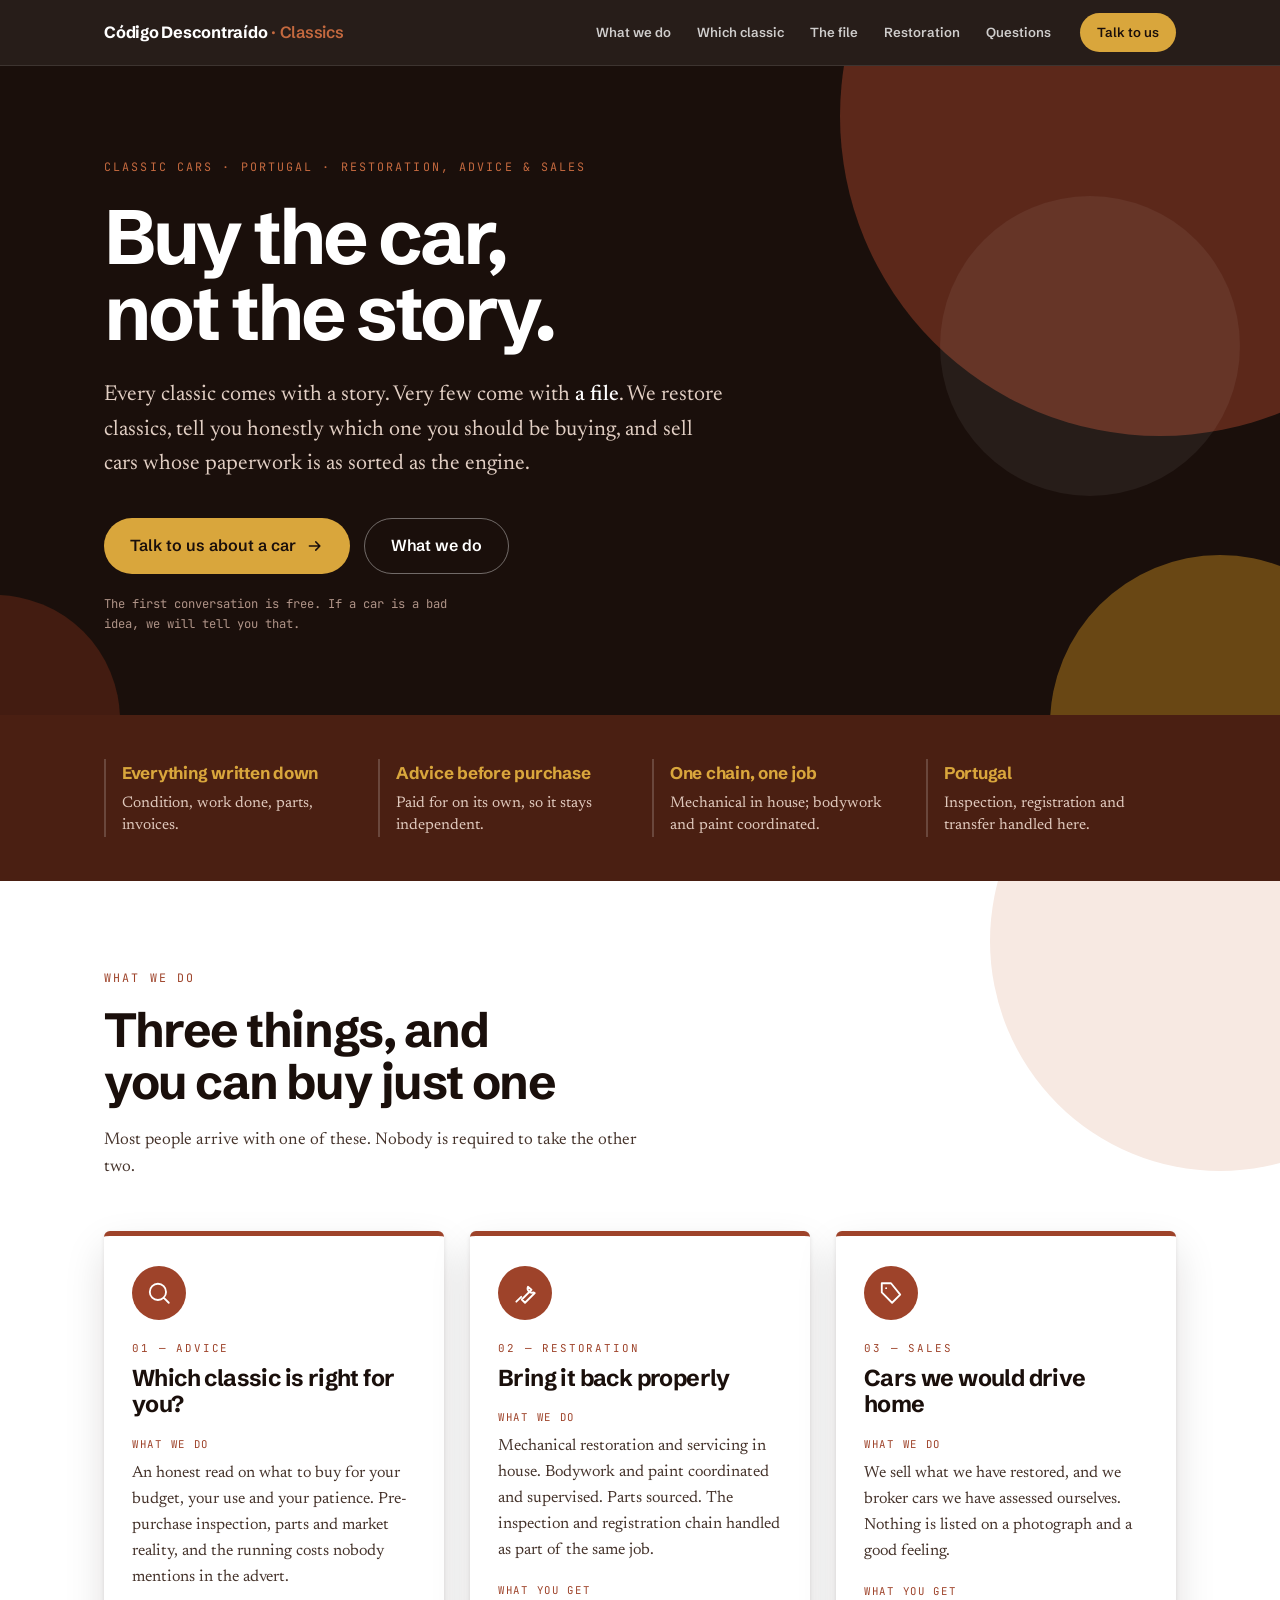
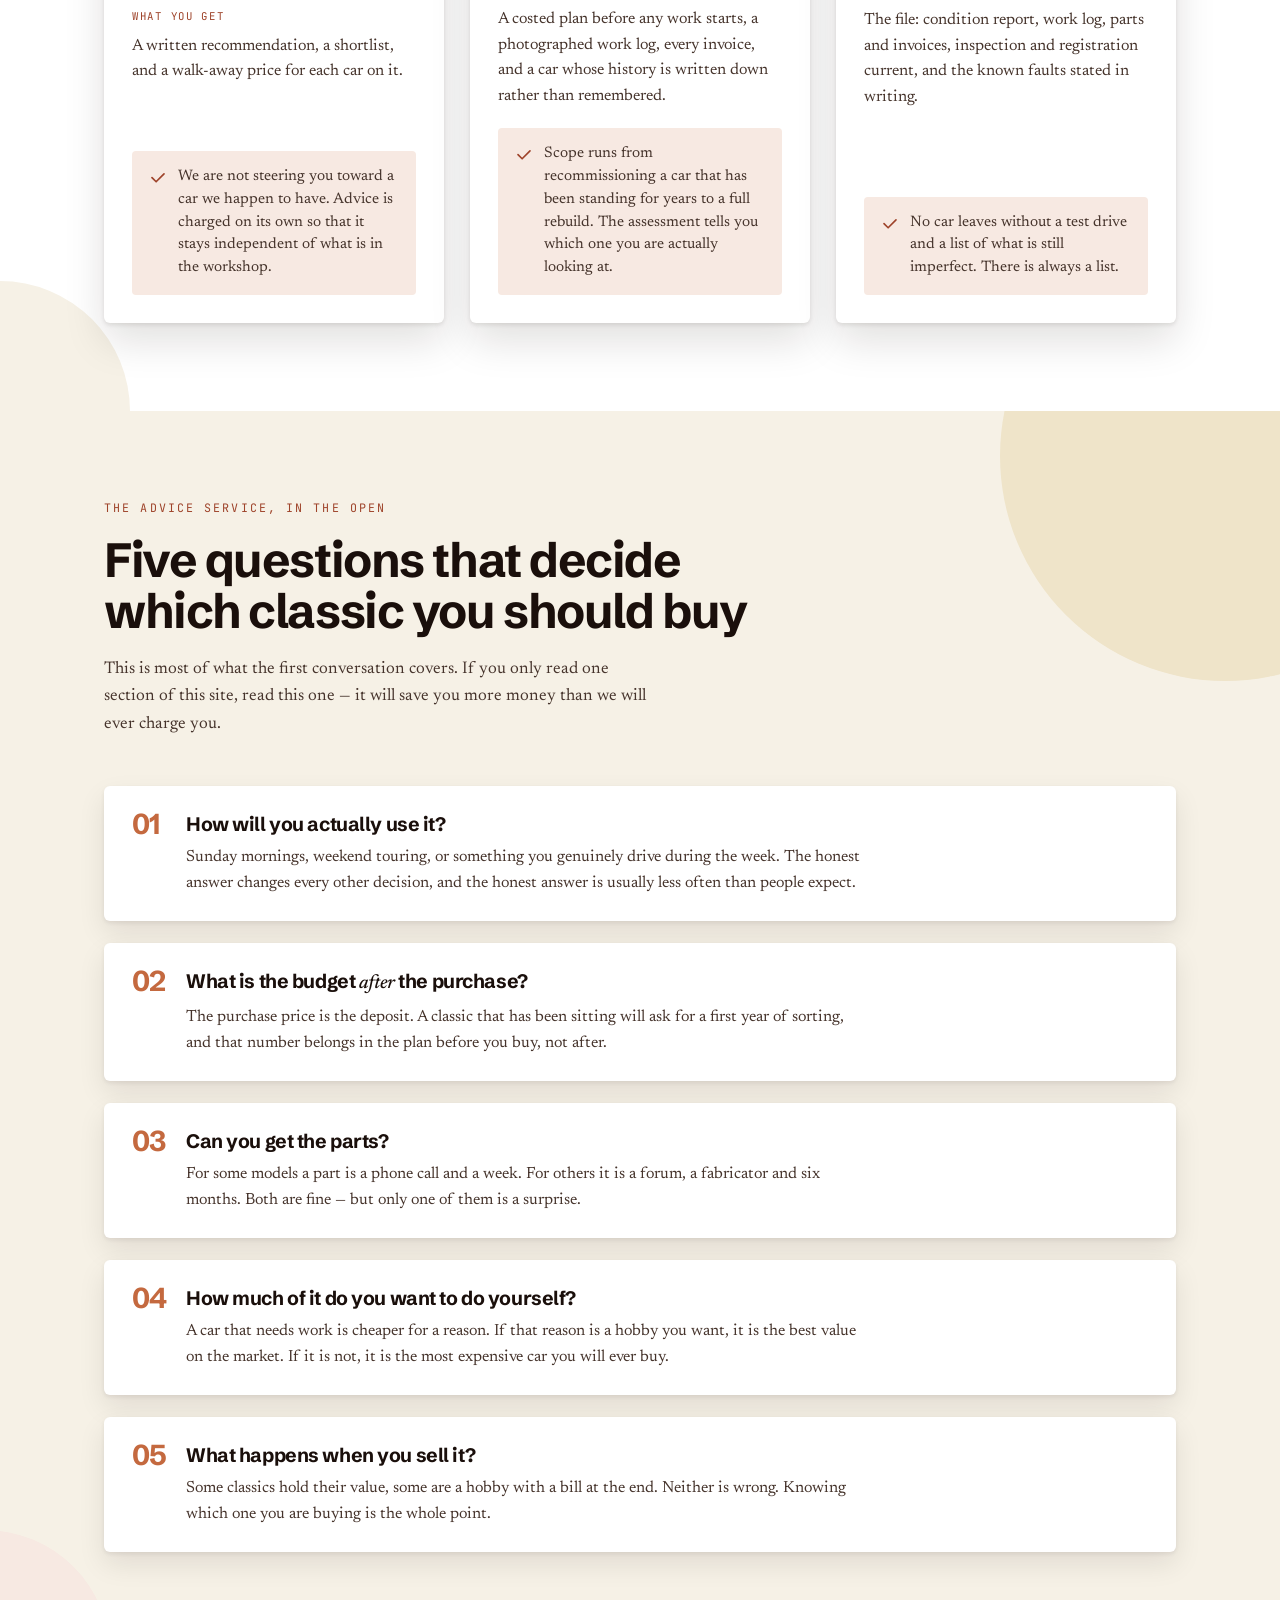
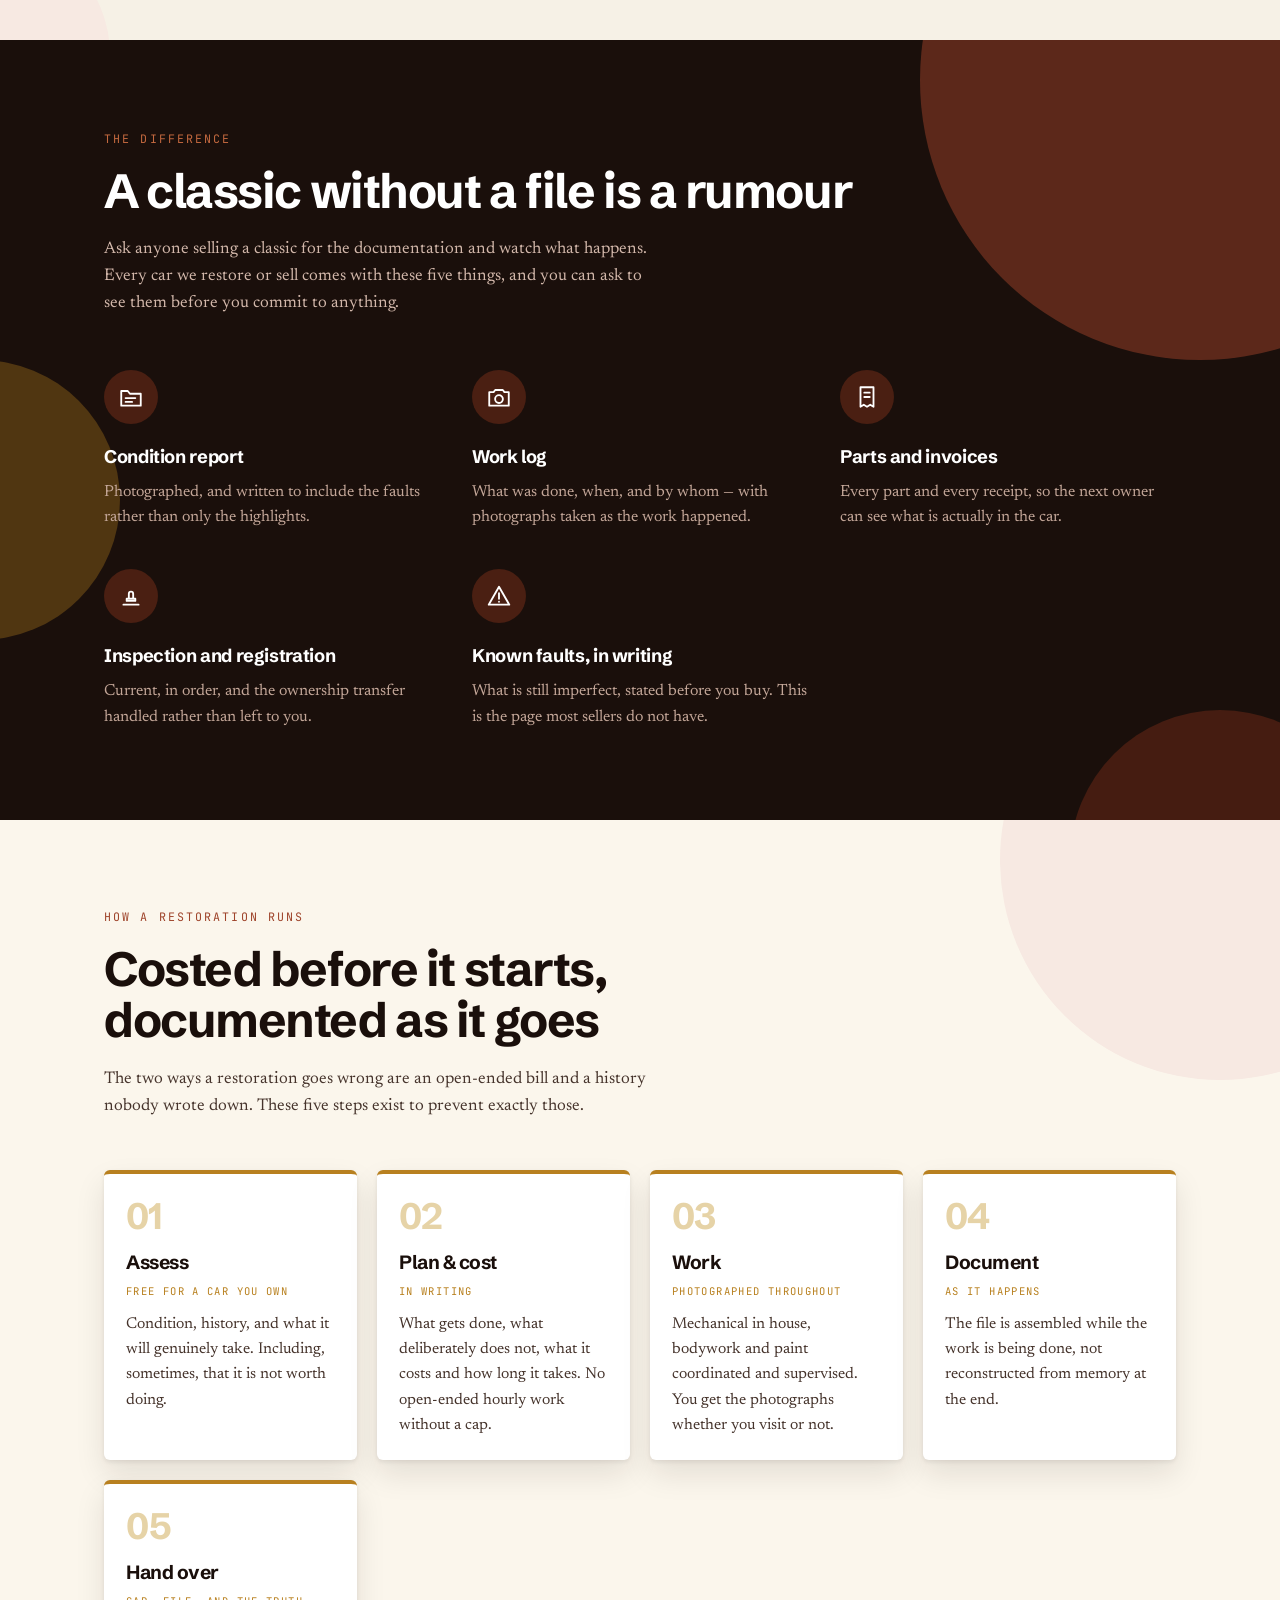
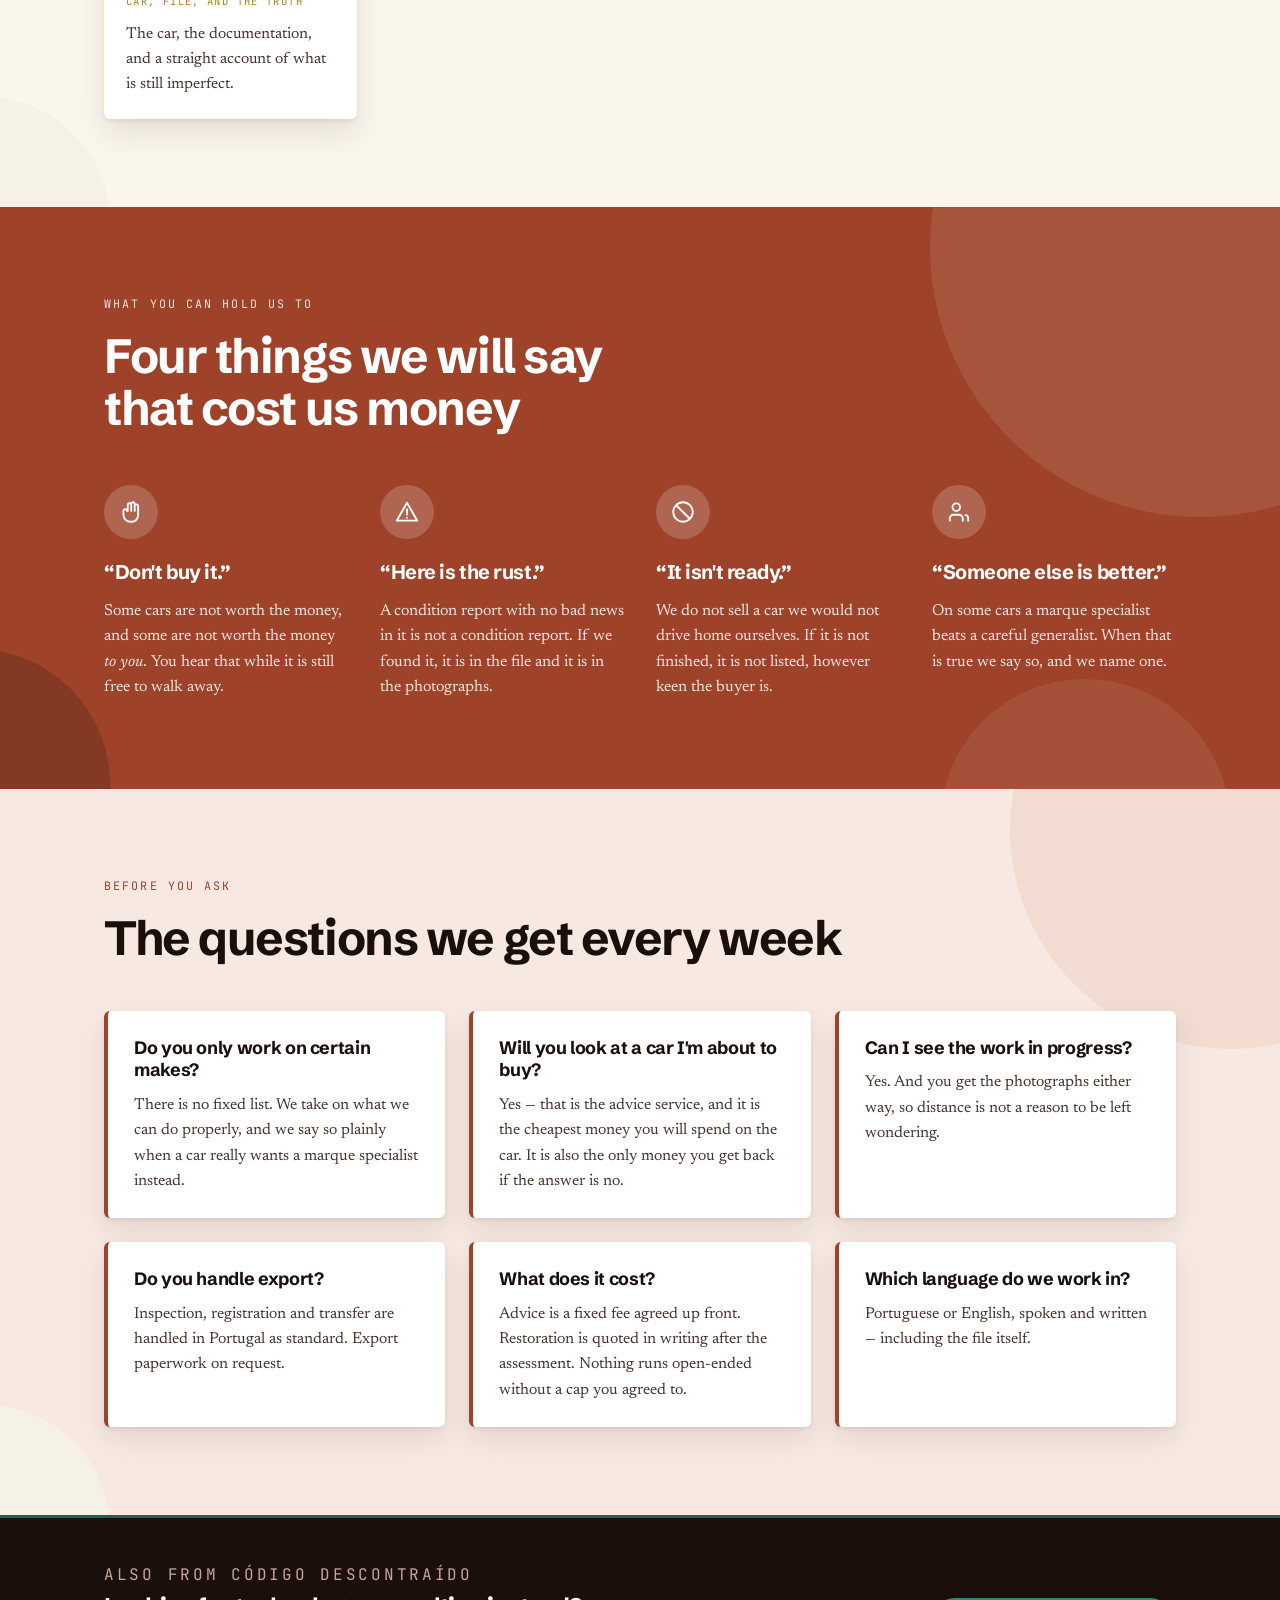
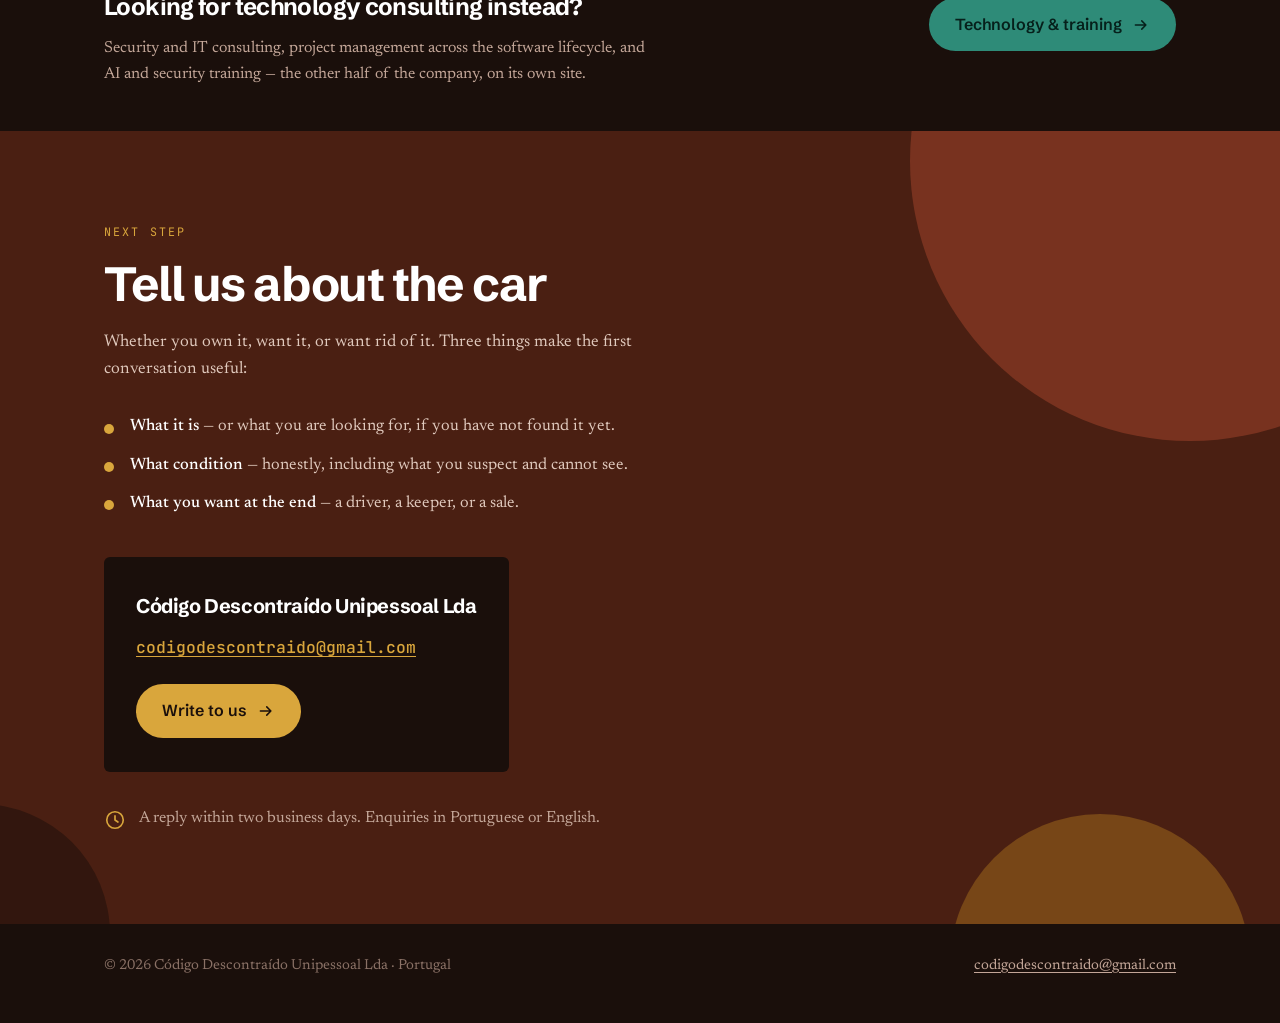
==== index.html @ 843c2abc "Add the Código Descontraído classic car site Restoration, independent buying advice, and sales — a s" ====
<!doctype html>
<html lang="en">
<head>
<meta charset="utf-8">
<meta name="viewport" content="width=device-width, initial-scale=1">
<title>Código Descontraído — classic cars: restoration, advice, sales</title>
<meta name="description" content="Classic car restoration, independent buying advice, and sales where the paperwork is as sorted as the engine. Portugal. Every car comes with a file: condition report, work log, parts, invoices and the known faults in writing.">
<meta name="theme-color" content="#1a0f0b">
<link rel="icon" href="favicon.svg" type="image/svg+xml">
<link rel="apple-touch-icon" href="icon-180.png">
<meta property="og:type" content="website">
<meta property="og:title" content="Código Descontraído — Classic Cars">
<meta property="og:description" content="Every classic comes with a story. Very few come with a file. Restoration, honest buying advice, and sales in Portugal.">
<meta property="og:url" content="https://classics.codigodescontraido.com/">
<meta property="og:image" content="https://classics.codigodescontraido.com/og.png">
<meta name="twitter:card" content="summary_large_image">
<link rel="preconnect" href="https://fonts.googleapis.com">
<link rel="preconnect" href="https://fonts.gstatic.com" crossorigin>
<link rel="stylesheet" href="https://fonts.googleapis.com/css2?family=JetBrains+Mono:wght@400;500&family=Newsreader:opsz,wght@6..72,400;6..72,500&family=Schibsted+Grotesk:wght@500;600;700&display=swap">
<link rel="stylesheet" href="styles.css">
</head>
<body>

<a class="skip" href="#main">Skip to content</a>

<svg width="0" height="0" aria-hidden="true" style="position:absolute">
  <defs>
    <g id="i-search"><path d="M11 18.5a7.5 7.5 0 1 0 0-15 7.5 7.5 0 0 0 0 15zM16.5 16.5 21 21" stroke-linejoin="round" stroke-linecap="round"/></g>
    <g id="i-wrench"><path d="M14.7 6.3a3.9 3.9 0 0 0 5.1 5.1L21 12l-9 9-3-3 9-9zM8.5 15.5 4 20" stroke-linejoin="round" stroke-linecap="round"/></g>
    <g id="i-tag"><path d="M20.5 13.5 13 21l-9.5-9.5V3H12zM7.5 7.5v.01" stroke-linejoin="round" stroke-linecap="round"/></g>
    <g id="i-folder"><path d="M3 6.5h6l2 2.5h10V20H3zM7 13h9M7 16.5h6" stroke-linejoin="round" stroke-linecap="round"/></g>
    <g id="i-camera"><path d="M3 7.5h4l1.5-2h7L17 7.5h4V20H3zM12 17.5a3.6 3.6 0 1 0 0-7.2 3.6 3.6 0 0 0 0 7.2z" stroke-linejoin="round" stroke-linecap="round"/></g>
    <g id="i-receipt"><path d="M6 3h12v18l-3-1.8-3 1.8-3-1.8L6 21zM9.5 8h5M9.5 12h5" stroke-linejoin="round" stroke-linecap="round"/></g>
    <g id="i-stamp"><path d="M5 20h14M8 16.5h8v-2H8zM10 14.5V10a2 2 0 1 1 4 0v4.5" stroke-linejoin="round" stroke-linecap="round"/></g>
    <g id="i-alert"><path d="M12 3.5 21.5 20h-19zM12 9.5v5M12 17.2v.1" stroke-linejoin="round" stroke-linecap="round"/></g>
    <g id="i-no"><path d="M12 21a9 9 0 1 0 0-18 9 9 0 0 0 0 18zM6 6l12 12" stroke-linejoin="round" stroke-linecap="round"/></g>
    <g id="i-hand"><path d="M9 11V5.5a1.6 1.6 0 1 1 3.2 0V11M12.2 11V4.6a1.6 1.6 0 1 1 3.2 0V11M15.4 11V6.6a1.6 1.6 0 1 1 3.2 0V15a6 6 0 0 1-6 6h-1.4A6.4 6.4 0 0 1 5 14.6V11a1.6 1.6 0 1 1 3.2 0" stroke-linejoin="round" stroke-linecap="round"/></g>
    <g id="i-users"><path d="M15.5 20v-2a3.5 3.5 0 0 0-3.5-3.5H7A3.5 3.5 0 0 0 3.5 18v2M9.5 11a3.5 3.5 0 1 0 0-7 3.5 3.5 0 0 0 0 7zM20.5 20v-2a3.5 3.5 0 0 0-2.5-3.3" stroke-linejoin="round" stroke-linecap="round"/></g>
    <g id="i-clock"><path d="M12 21a9 9 0 1 0 0-18 9 9 0 0 0 0 18zM12 7.5V12l3.2 2.2" stroke-linejoin="round" stroke-linecap="round"/></g>
    <g id="i-arrow"><path d="M4.5 12h14M13 6.5 18.5 12 13 17.5" stroke-linejoin="round" stroke-linecap="round"/></g>
    <g id="i-check"><path d="M20 6.5 9.5 17 4 11.5" stroke-linejoin="round" stroke-linecap="round"/></g>
  </defs>
</svg>

<nav class="nav">
  <div class="nav-in">
    <a class="brand" href="#top">Código Descontraído<em> · Classics</em></a>
    <div class="nav-links">
      <a href="#services">What we do</a>
      <a href="#choose">Which classic</a>
      <a href="#file">The file</a>
      <a href="#process">Restoration</a>
      <a href="#faq">Questions</a>
    </div>
    <a class="nav-cta" href="mailto:codigodescontraido@gmail.com?subject=Classic%20car%20enquiry">Talk to us</a>
  </div>
</nav>

<header class="band hero" id="top">
  <span class="orb o1"></span><span class="orb o2"></span><span class="orb o3"></span><span class="orb o4"></span>
  <div class="wrap">
    <p class="eyebrow">Classic cars · Portugal · Restoration, advice &amp; sales</p>
    <h1>Buy the car,<br>not the story.</h1>
    <p class="lede">
      Every classic comes with a story. Very few come with <b>a file</b>. We restore classics,
      tell you honestly which one you should be buying, and sell cars whose paperwork is as
      sorted as the engine.
    </p>
    <div class="cta-row">
      <a class="btn btn-primary" href="mailto:codigodescontraido@gmail.com?subject=Classic%20car%20enquiry">
        Talk to us about a car
        <svg viewBox="0 0 24 24" aria-hidden="true"><use href="#i-arrow"/></svg>
      </a>
      <a class="btn btn-ghost" href="#services">What we do</a>
    </div>
    <p class="hero-fine">The first conversation is free. If a car is a bad idea, we will tell you that.</p>
  </div>
</header>

<main id="main">

  <!-- ============ PROMISE STRIP ============ -->
  <section class="band strip" aria-label="How we work, in short">
    <div class="wrap">
      <div class="strip-grid">
        <div><b>Everything written down</b><span>Condition, work done, parts, invoices.</span></div>
        <div><b>Advice before purchase</b><span>Paid for on its own, so it stays independent.</span></div>
        <div><b>One chain, one job</b><span>Mechanical in house; bodywork and paint coordinated.</span></div>
        <div><b>Portugal</b><span>Inspection, registration and transfer handled here.</span></div>
      </div>
    </div>
  </section>

  <!-- ============ SERVICES ============ -->
  <section class="band services" id="services">
    <span class="orb o1"></span><span class="orb o2"></span>
    <div class="wrap">
      <p class="kicker" style="color:var(--rust)">What we do</p>
      <h2 class="big">Three things, and you can buy just one</h2>
      <p class="note">
        Most people arrive with one of these. Nobody is required to take the other two.
      </p>

      <div class="svc3">

        <article class="sv">
          <span class="disc"><svg viewBox="0 0 24 24" aria-hidden="true"><use href="#i-search"/></svg></span>
          <p class="num">01 — Advice</p>
          <h3>Which classic is right for you?</h3>
          <dl>
            <dt>What we do</dt>
            <dd>An honest read on what to buy for your budget, your use and your patience.
              Pre-purchase inspection, parts and market reality, and the running costs nobody
              mentions in the advert.</dd>
            <dt>What you get</dt>
            <dd>A written recommendation, a shortlist, and a walk-away price for each car on it.</dd>
          </dl>
          <p class="why"><svg viewBox="0 0 24 24" aria-hidden="true"><use href="#i-check"/></svg>
            We are not steering you toward a car we happen to have. Advice is charged on its own
            so that it stays independent of what is in the workshop.</p>
        </article>

        <article class="sv">
          <span class="disc"><svg viewBox="0 0 24 24" aria-hidden="true"><use href="#i-wrench"/></svg></span>
          <p class="num">02 — Restoration</p>
          <h3>Bring it back properly</h3>
          <dl>
            <dt>What we do</dt>
            <dd>Mechanical restoration and servicing in house. Bodywork and paint coordinated and
              supervised. Parts sourced. The inspection and registration chain handled as part of
              the same job.</dd>
            <dt>What you get</dt>
            <dd>A costed plan before any work starts, a photographed work log, every invoice, and
              a car whose history is written down rather than remembered.</dd>
          </dl>
          <p class="why"><svg viewBox="0 0 24 24" aria-hidden="true"><use href="#i-check"/></svg>
            Scope runs from recommissioning a car that has been standing for years to a full
            rebuild. The assessment tells you which one you are actually looking at.</p>
        </article>

        <article class="sv">
          <span class="disc"><svg viewBox="0 0 24 24" aria-hidden="true"><use href="#i-tag"/></svg></span>
          <p class="num">03 — Sales</p>
          <h3>Cars we would drive home</h3>
          <dl>
            <dt>What we do</dt>
            <dd>We sell what we have restored, and we broker cars we have assessed ourselves.
              Nothing is listed on a photograph and a good feeling.</dd>
            <dt>What you get</dt>
            <dd>The file: condition report, work log, parts and invoices, inspection and
              registration current, and the known faults stated in writing.</dd>
          </dl>
          <p class="why"><svg viewBox="0 0 24 24" aria-hidden="true"><use href="#i-check"/></svg>
            No car leaves without a test drive and a list of what is still imperfect. There is
            always a list.</p>
        </article>

      </div>
    </div>
  </section>

  <!-- ============ WHICH CLASSIC ============ -->
  <section class="band choose" id="choose">
    <span class="orb o1"></span><span class="orb o2"></span>
    <div class="wrap">
      <p class="kicker" style="color:var(--rust)">The advice service, in the open</p>
      <h2 class="big">Five questions that decide which classic you should buy</h2>
      <p class="note">
        This is most of what the first conversation covers. If you only read one section of this
        site, read this one — it will save you more money than we will ever charge you.
      </p>

      <ol class="qs">
        <li>
          <h3>How will you actually use it?</h3>
          <p>Sunday mornings, weekend touring, or something you genuinely drive during the week.
            The honest answer changes every other decision, and the honest answer is usually less
            often than people expect.</p>
        </li>
        <li>
          <h3>What is the budget <em>after</em> the purchase?</h3>
          <p>The purchase price is the deposit. A classic that has been sitting will ask for a
            first year of sorting, and that number belongs in the plan before you buy, not after.</p>
        </li>
        <li>
          <h3>Can you get the parts?</h3>
          <p>For some models a part is a phone call and a week. For others it is a forum, a
            fabricator and six months. Both are fine — but only one of them is a surprise.</p>
        </li>
        <li>
          <h3>How much of it do you want to do yourself?</h3>
          <p>A car that needs work is cheaper for a reason. If that reason is a hobby you want,
            it is the best value on the market. If it is not, it is the most expensive car you
            will ever buy.</p>
        </li>
        <li>
          <h3>What happens when you sell it?</h3>
          <p>Some classics hold their value, some are a hobby with a bill at the end. Neither is
            wrong. Knowing which one you are buying is the whole point.</p>
        </li>
      </ol>
    </div>
  </section>

  <!-- ============ THE FILE ============ -->
  <section class="band file" id="file">
    <span class="orb o1"></span><span class="orb o2"></span><span class="orb o3"></span>
    <div class="wrap">
      <p class="kicker">The difference</p>
      <h2 class="big">A classic without a file is a rumour</h2>
      <p class="note">
        Ask anyone selling a classic for the documentation and watch what happens. Every car we
        restore or sell comes with these five things, and you can ask to see them before you
        commit to anything.
      </p>

      <div class="file-grid">
        <div>
          <span class="disc"><svg viewBox="0 0 24 24" aria-hidden="true"><use href="#i-folder"/></svg></span>
          <h3>Condition report</h3>
          <p>Photographed, and written to include the faults rather than only the highlights.</p>
        </div>
        <div>
          <span class="disc"><svg viewBox="0 0 24 24" aria-hidden="true"><use href="#i-camera"/></svg></span>
          <h3>Work log</h3>
          <p>What was done, when, and by whom — with photographs taken as the work happened.</p>
        </div>
        <div>
          <span class="disc"><svg viewBox="0 0 24 24" aria-hidden="true"><use href="#i-receipt"/></svg></span>
          <h3>Parts and invoices</h3>
          <p>Every part and every receipt, so the next owner can see what is actually in the car.</p>
        </div>
        <div>
          <span class="disc"><svg viewBox="0 0 24 24" aria-hidden="true"><use href="#i-stamp"/></svg></span>
          <h3>Inspection and registration</h3>
          <p>Current, in order, and the ownership transfer handled rather than left to you.</p>
        </div>
        <div>
          <span class="disc"><svg viewBox="0 0 24 24" aria-hidden="true"><use href="#i-alert"/></svg></span>
          <h3>Known faults, in writing</h3>
          <p>What is still imperfect, stated before you buy. This is the page most sellers do not have.</p>
        </div>
      </div>
    </div>
  </section>

  <!-- ============ RESTORATION PROCESS ============ -->
  <section class="band process" id="process">
    <span class="orb o1"></span><span class="orb o2"></span>
    <div class="wrap">
      <p class="kicker" style="color:var(--rust)">How a restoration runs</p>
      <h2 class="big">Costed before it starts, documented as it goes</h2>
      <p class="note">
        The two ways a restoration goes wrong are an open-ended bill and a history nobody wrote
        down. These five steps exist to prevent exactly those.
      </p>

      <div class="steps">
        <div>
          <span class="snum">01</span>
          <h3>Assess</h3>
          <p class="when">Free for a car you own</p>
          <p>Condition, history, and what it will genuinely take. Including, sometimes, that it
            is not worth doing.</p>
        </div>
        <div>
          <span class="snum">02</span>
          <h3>Plan &amp; cost</h3>
          <p class="when">In writing</p>
          <p>What gets done, what deliberately does not, what it costs and how long it takes.
            No open-ended hourly work without a cap.</p>
        </div>
        <div>
          <span class="snum">03</span>
          <h3>Work</h3>
          <p class="when">Photographed throughout</p>
          <p>Mechanical in house, bodywork and paint coordinated and supervised. You get the
            photographs whether you visit or not.</p>
        </div>
        <div>
          <span class="snum">04</span>
          <h3>Document</h3>
          <p class="when">As it happens</p>
          <p>The file is assembled while the work is being done, not reconstructed from memory
            at the end.</p>
        </div>
        <div>
          <span class="snum">05</span>
          <h3>Hand over</h3>
          <p class="when">Car, file, and the truth</p>
          <p>The car, the documentation, and a straight account of what is still imperfect.</p>
        </div>
      </div>
    </div>
  </section>

  <!-- ============ HONEST LIMITS ============ -->
  <section class="band limits" id="limits">
    <span class="orb o1"></span><span class="orb o2"></span><span class="orb o3"></span>
    <div class="wrap">
      <p class="kicker">What you can hold us to</p>
      <h2 class="big">Four things we will say that cost us money</h2>

      <div class="grid4">
        <div>
          <span class="disc"><svg viewBox="0 0 24 24" aria-hidden="true"><use href="#i-hand"/></svg></span>
          <h3>“Don't buy it.”</h3>
          <p>Some cars are not worth the money, and some are not worth the money <em>to you</em>.
            You hear that while it is still free to walk away.</p>
        </div>
        <div>
          <span class="disc"><svg viewBox="0 0 24 24" aria-hidden="true"><use href="#i-alert"/></svg></span>
          <h3>“Here is the rust.”</h3>
          <p>A condition report with no bad news in it is not a condition report. If we found it,
            it is in the file and it is in the photographs.</p>
        </div>
        <div>
          <span class="disc"><svg viewBox="0 0 24 24" aria-hidden="true"><use href="#i-no"/></svg></span>
          <h3>“It isn't ready.”</h3>
          <p>We do not sell a car we would not drive home ourselves. If it is not finished, it is
            not listed, however keen the buyer is.</p>
        </div>
        <div>
          <span class="disc"><svg viewBox="0 0 24 24" aria-hidden="true"><use href="#i-users"/></svg></span>
          <h3>“Someone else is better.”</h3>
          <p>On some cars a marque specialist beats a careful generalist. When that is true we
            say so, and we name one.</p>
        </div>
      </div>
    </div>
  </section>

  <!-- ============ FAQ ============ -->
  <section class="band faq" id="faq">
    <span class="orb o1"></span><span class="orb o2"></span>
    <div class="wrap">
      <p class="kicker">Before you ask</p>
      <h2 class="big">The questions we get every week</h2>

      <div class="qa">
        <div>
          <h3>Do you only work on certain makes?</h3>
          <p>There is no fixed list. We take on what we can do properly, and we say so plainly
            when a car really wants a marque specialist instead.</p>
        </div>
        <div>
          <h3>Will you look at a car I'm about to buy?</h3>
          <p>Yes — that is the advice service, and it is the cheapest money you will spend on the
            car. It is also the only money you get back if the answer is no.</p>
        </div>
        <div>
          <h3>Can I see the work in progress?</h3>
          <p>Yes. And you get the photographs either way, so distance is not a reason to be left
            wondering.</p>
        </div>
        <div>
          <h3>Do you handle export?</h3>
          <p>Inspection, registration and transfer are handled in Portugal as standard. Export
            paperwork on request.</p>
        </div>
        <div>
          <h3>What does it cost?</h3>
          <p>Advice is a fixed fee agreed up front. Restoration is quoted in writing after the
            assessment. Nothing runs open-ended without a cap you agreed to.</p>
        </div>
        <div>
          <h3>Which language do we work in?</h3>
          <p>Portuguese or English, spoken and written — including the file itself.</p>
        </div>
      </div>
    </div>
  </section>

  <!-- ============ SISTER BUSINESS ============ -->
  <section class="band crossover" aria-label="Our other business">
    <div class="wrap">
      <div class="cross-in">
        <div>
          <p class="cross-k">Also from Código Descontraído</p>
          <h2>Looking for technology consulting instead?</h2>
          <p>Security and IT consulting, project management across the software lifecycle, and
            AI and security training — the other half of the company, on its own site.</p>
        </div>
        <a class="btn btn-cross" href="https://codigodescontraido.com/">
          Technology &amp; training
          <svg viewBox="0 0 24 24" aria-hidden="true"><use href="#i-arrow"/></svg>
        </a>
      </div>
    </div>
  </section>

  <!-- ============ CONTACT ============ -->
  <section class="band contact" id="contact">
    <span class="orb o1"></span><span class="orb o2"></span><span class="orb o3"></span>
    <div class="wrap">
      <p class="kicker" style="color:var(--brass-hi)">Next step</p>
      <h2 class="big">Tell us about the car</h2>
      <p class="note">
        Whether you own it, want it, or want rid of it. Three things make the first conversation
        useful:
      </p>

      <ul class="ask">
        <li><b>What it is</b> — or what you are looking for, if you have not found it yet.</li>
        <li><b>What condition</b> — honestly, including what you suspect and cannot see.</li>
        <li><b>What you want at the end</b> — a driver, a keeper, or a sale.</li>
      </ul>

      <div class="card-contact">
        <p class="who">Código Descontraído Unipessoal Lda</p>
        <p class="mail"><a href="mailto:codigodescontraido@gmail.com?subject=Classic%20car%20enquiry">codigodescontraido@gmail.com</a></p>
        <a class="btn btn-primary" href="mailto:codigodescontraido@gmail.com?subject=Classic%20car%20enquiry">
          Write to us
          <svg viewBox="0 0 24 24" aria-hidden="true"><use href="#i-arrow"/></svg>
        </a>
      </div>

      <p class="promise">
        <svg viewBox="0 0 24 24" aria-hidden="true"><use href="#i-clock"/></svg>
        A reply within two business days. Enquiries in Portuguese or English.
      </p>
    </div>
  </section>

</main>

<footer>
  <div class="wrap foot-in">
    <p>© <span id="year">2026</span> Código Descontraído Unipessoal Lda · Portugal</p>
    <p><a href="mailto:codigodescontraido@gmail.com">codigodescontraido@gmail.com</a></p>
  </div>
</footer>

<script>
  document.getElementById('year').textContent = new Date().getFullYear();
</script>

</body>
</html>
---- styles.css ----
/* Código Descontraído — Classics.
   Sibling of the technology site: same fonts, same orb motif, same band rhythm,
   but led by the sienna accent rather than the petrol green, so the two read as
   one company running two businesses. */

:root {
  --night:    #1a0f0b;
  --deep:     #4a1f12;
  --rust:     #9e432a;
  --rust-hi:  #c4693f;
  --brass:    #b8801f;
  --brass-hi: #d9a63c;

  --paper:    #ffffff;
  --cream:    #fbf6ec;
  --sand:     #f6f1e6;
  --blush:    #f7e9e2;

  --ink:      #1a0f0b;
  --ink-2:    #45332b;
  --muted:    #7b6558;

  --max: 1120px;
  --gut: 24px;
}

*, *::before, *::after { box-sizing: border-box; }

html { scroll-behavior: smooth; scroll-padding-top: 78px; }
@media (prefers-reduced-motion: reduce) {
  html { scroll-behavior: auto; }
  * { transition: none !important; animation: none !important; }
}

body {
  margin: 0;
  background: var(--paper);
  color: var(--ink);
  font-family: Newsreader, Georgia, "Times New Roman", serif;
  font-size: 17.5px;
  line-height: 1.6;
  -webkit-font-smoothing: antialiased;
}

h1, h2, h3, h4 { font-family: "Schibsted Grotesk", ui-sans-serif, system-ui, sans-serif; }

a { color: inherit; text-decoration-thickness: 1px; text-underline-offset: 3px; }
:focus-visible { outline: 3px solid var(--brass-hi); outline-offset: 3px; border-radius: 2px; }

.wrap { max-width: var(--max); margin: 0 auto; padding-inline: var(--gut); position: relative; z-index: 1; }

.skip {
  position: absolute; left: -9999px; top: 0;
  background: var(--night); color: #fff; padding: 12px 18px; z-index: 99;
  font-family: "Schibsted Grotesk", sans-serif; font-size: .9rem; font-weight: 600;
}
.skip:focus { left: 8px; top: 8px; }

.band { position: relative; overflow: hidden; }
.band > .orb { position: absolute; border-radius: 50%; pointer-events: none; z-index: 0; }

/* shared type */
.kicker {
  font-family: "JetBrains Mono", ui-monospace, monospace;
  font-size: .73rem; letter-spacing: .18em; text-transform: uppercase; margin: 0 0 16px;
}
h2.big {
  font-size: clamp(1.9rem, 4.6vw, 3rem); font-weight: 700; line-height: 1.07;
  letter-spacing: -.03em; margin: 0 0 20px; max-width: 28ch; text-wrap: balance;
}
.note { color: var(--ink-2); max-width: 62ch; margin: 0; font-size: 1.06rem; }

.disc {
  width: 54px; height: 54px; border-radius: 50%; display: grid; place-items: center;
  background: var(--rust); flex: none;
}
.disc svg { width: 26px; height: 26px; stroke: #fff; fill: none; stroke-width: 1.7; }

/* ---------- buttons ---------- */

.btn {
  display: inline-flex; align-items: center; gap: 10px;
  font-family: "Schibsted Grotesk", sans-serif; font-weight: 600; font-size: 1rem;
  padding: 14px 26px; border-radius: 100px; text-decoration: none;
  transition: transform .14s, background .14s, border-color .14s;
}
.btn svg { width: 18px; height: 18px; stroke: currentColor; fill: none; stroke-width: 2; }
.btn:hover { transform: translateY(-1px); }
.btn-primary { background: var(--brass-hi); color: var(--night); }
.btn-primary:hover { background: #e6b854; }
.btn-ghost { border: 1px solid rgba(255, 255, 255, .38); color: #fff; }
.btn-ghost:hover { border-color: #fff; background: rgba(255, 255, 255, .08); }

/* ---------- nav ---------- */

.nav {
  position: sticky; top: 0; z-index: 50;
  background: rgba(26, 15, 11, .94);
  backdrop-filter: blur(14px);
  border-bottom: 1px solid rgba(255, 255, 255, .1);
}
.nav-in {
  max-width: var(--max); margin: 0 auto; padding: 13px var(--gut);
  display: flex; align-items: center; gap: 18px; flex-wrap: wrap;
}
.brand {
  font-family: "Schibsted Grotesk", sans-serif; font-weight: 700; font-size: 1.02rem;
  letter-spacing: -.015em; color: #fff; text-decoration: none; margin-right: auto; white-space: nowrap;
}
.brand em { font-style: normal; font-weight: 600; color: var(--rust-hi); }
.nav-links {
  display: flex; gap: 4px; flex-wrap: wrap;
  font-family: "Schibsted Grotesk", sans-serif; font-size: .82rem; font-weight: 600;
}
.nav-links a {
  color: rgba(255, 255, 255, .78); text-decoration: none;
  padding: 6px 11px; border-radius: 100px; transition: background .14s, color .14s;
}
.nav-links a:hover { background: rgba(255, 255, 255, .12); color: #fff; }
.nav-cta {
  font-family: "Schibsted Grotesk", sans-serif; font-size: .82rem; font-weight: 600;
  background: var(--brass-hi); color: var(--night); text-decoration: none;
  padding: 9px 17px; border-radius: 100px; white-space: nowrap; transition: background .14s;
}
.nav-cta:hover { background: #e6b854; }

/* ---------- hero ---------- */

.hero { background: var(--night); color: #fff; padding-block: 92px 80px; }
.hero .o1 { width: 640px; height: 640px; right: -200px; top: -270px; background: var(--rust); opacity: .5; }
.hero .o2 { width: 300px; height: 300px; right: 40px; top: 130px; background: #fff; opacity: .06; }
.hero .o3 { width: 340px; height: 340px; right: -110px; bottom: -180px; background: var(--brass); opacity: .5; }
.hero .o4 { width: 250px; height: 250px; left: -130px; bottom: -130px; background: var(--deep); opacity: .85; }

.eyebrow {
  font-family: "JetBrains Mono", ui-monospace, monospace;
  font-size: .73rem; letter-spacing: .18em; text-transform: uppercase;
  color: var(--rust-hi); margin: 0 0 22px;
}
.hero h1 {
  font-size: clamp(2.6rem, 8vw, 4.8rem); font-weight: 700; line-height: 1.0;
  letter-spacing: -.04em; margin: 0 0 26px;
}
.hero .lede {
  font-size: clamp(1.08rem, 2.1vw, 1.35rem); color: #e2cfc4; max-width: 52ch; margin: 0 0 36px;
}
.hero .lede b { color: #fff; font-weight: 500; }
.cta-row { display: flex; flex-wrap: wrap; gap: 14px; margin-bottom: 20px; }
.hero-fine {
  font-family: "JetBrains Mono", ui-monospace, monospace; font-size: .76rem;
  color: #b09488; margin: 0; max-width: 54ch; line-height: 1.7; position: relative;
}

/* ---------- promise strip ---------- */

.strip { background: var(--deep); color: #fff; padding-block: 44px; }
.strip-grid { display: grid; grid-template-columns: repeat(auto-fit, minmax(210px, 1fr)); gap: 26px 24px; }
.strip-grid > div { border-left: 2px solid rgba(255, 255, 255, .18); padding-left: 16px; }
.strip-grid b {
  display: block; font-family: "Schibsted Grotesk", sans-serif; font-weight: 700;
  font-size: 1.06rem; letter-spacing: -.015em; color: var(--brass-hi); margin-bottom: 7px;
}
.strip-grid span { display: block; font-size: .96rem; color: #e0c9bd; line-height: 1.45; }

/* ---------- services ---------- */

.services { background: var(--paper); padding-block: 88px; }
.services .o1 { width: 460px; height: 460px; right: -170px; top: -170px; background: var(--blush); }
.services .o2 { width: 260px; height: 260px; left: -130px; bottom: -130px; background: var(--sand); }

.svc3 { display: grid; grid-template-columns: repeat(auto-fit, minmax(330px, 1fr)); gap: 26px; margin-top: 50px; }
.sv {
  background: var(--paper); border-radius: 6px; border-top: 5px solid var(--rust);
  padding: 30px 28px 28px; display: flex; flex-direction: column;
  box-shadow: 0 2px 4px rgba(26, 15, 11, .1), 0 18px 40px rgba(26, 15, 11, .13);
}
.sv .num {
  font-family: "JetBrains Mono", ui-monospace, monospace; font-size: .68rem;
  letter-spacing: .17em; text-transform: uppercase; color: var(--rust); margin: 20px 0 7px;
}
.sv h3 { font-size: 1.44rem; font-weight: 700; letter-spacing: -.026em; margin: 0 0 18px; line-height: 1.16; }
.sv dl { margin: 0; }
.sv dt {
  font-family: "JetBrains Mono", ui-monospace, monospace; font-size: .67rem;
  letter-spacing: .16em; text-transform: uppercase; color: var(--rust); margin-bottom: 8px;
}
.sv dd { margin: 0 0 18px; color: var(--ink-2); font-size: 1.01rem; }
.sv .why {
  margin: auto 0 0; background: var(--blush); border-radius: 4px; padding: 15px 17px;
  display: flex; gap: 11px; align-items: flex-start;
  font-size: .95rem; color: var(--ink-2); line-height: 1.5;
}
.sv .why svg {
  width: 18px; height: 18px; stroke: var(--rust); fill: none; stroke-width: 2.2;
  flex: none; margin-top: 3px;
}

/* ---------- which classic ---------- */

.choose { background: var(--sand); padding-block: 88px; }
.choose .o1 { width: 450px; height: 450px; right: -170px; top: -180px; background: #efe4c9; }
.choose .o2 { width: 250px; height: 250px; left: -140px; bottom: -140px; background: var(--blush); }

.qs { list-style: none; counter-reset: q; margin: 48px 0 0; padding: 0; display: grid; gap: 22px; }
.qs li {
  counter-increment: q; position: relative;
  background: var(--paper); border-radius: 6px; padding: 26px 28px 24px 82px;
  box-shadow: 0 2px 4px rgba(26, 15, 11, .07), 0 12px 28px rgba(26, 15, 11, .09);
}
.qs li::before {
  content: counter(q, decimal-leading-zero);
  position: absolute; left: 28px; top: 24px;
  font-family: "Schibsted Grotesk", sans-serif; font-weight: 700; font-size: 1.8rem;
  letter-spacing: -.04em; color: var(--rust-hi); line-height: 1;
}
.qs h3 { font-size: 1.22rem; font-weight: 700; letter-spacing: -.022em; margin: 0 0 9px; line-height: 1.25; }
.qs h3 em { font-style: italic; font-family: Newsreader, Georgia, serif; font-weight: 500; }
.qs p { margin: 0; color: var(--ink-2); font-size: 1.01rem; max-width: 76ch; }

/* ---------- the file ---------- */

.file { background: var(--night); color: #fff; padding-block: 90px; }
.file .o1 { width: 560px; height: 560px; right: -200px; top: -240px; background: var(--rust); opacity: .5; }
.file .o2 { width: 280px; height: 280px; left: -160px; top: 320px; background: var(--brass); opacity: .34; }
.file .o3 { width: 300px; height: 300px; right: -90px; bottom: -190px; background: var(--deep); opacity: .9; }
.file .kicker { color: var(--rust-hi); }
.file h2.big { color: #fff; }
.file .note { color: #d3b8ab; }

.file-grid { display: grid; grid-template-columns: repeat(auto-fit, minmax(250px, 1fr)); gap: 38px 32px; margin-top: 52px; }
.file-grid .disc { background: var(--deep); }
.file-grid h3 { font-size: 1.14rem; font-weight: 700; letter-spacing: -.02em; margin: 18px 0 9px; }
.file-grid p { margin: 0; color: #c3a698; font-size: 1rem; }

/* ---------- restoration process ---------- */

.process { background: var(--cream); padding-block: 88px; }
.process .o1 { width: 440px; height: 440px; right: -160px; top: -180px; background: var(--blush); }
.process .o2 { width: 250px; height: 250px; left: -140px; bottom: -140px; background: var(--sand); }

.steps { display: grid; grid-template-columns: repeat(auto-fit, minmax(200px, 1fr)); gap: 20px; margin-top: 50px; }
.steps > div {
  background: var(--paper); border-radius: 6px; border-top: 4px solid var(--brass);
  padding: 24px 22px 22px;
  box-shadow: 0 2px 4px rgba(26, 15, 11, .08), 0 14px 30px rgba(26, 15, 11, .1);
}
.steps .snum {
  display: block; font-family: "Schibsted Grotesk", sans-serif; font-weight: 700;
  font-size: 2.3rem; line-height: 1; letter-spacing: -.04em; color: #e6d3a7; margin-bottom: 12px;
}
.steps h3 { font-size: 1.2rem; font-weight: 700; letter-spacing: -.024em; margin: 0 0 6px; }
.steps .when {
  font-family: "JetBrains Mono", ui-monospace, monospace; font-size: .66rem;
  letter-spacing: .13em; text-transform: uppercase; color: var(--brass); margin: 0 0 12px;
}
.steps p { margin: 0; color: var(--ink-2); font-size: .98rem; }

/* ---------- honest limits ---------- */

.limits { background: var(--rust); color: #fff; padding-block: 88px; }
.limits .o1 { width: 540px; height: 540px; right: -190px; top: -230px; background: #fff; opacity: .09; }
.limits .o2 { width: 290px; height: 290px; right: 50px; bottom: -180px; background: #fff; opacity: .07; }
.limits .o3 { width: 270px; height: 270px; left: -160px; bottom: -130px; background: var(--night); opacity: .2; }
.limits .kicker { color: rgba(255, 255, 255, .84); }
.limits h2.big { color: #fff; }

.grid4 { display: grid; grid-template-columns: repeat(auto-fit, minmax(240px, 1fr)); gap: 40px 32px; margin-top: 52px; }
.grid4 .disc { background: rgba(255, 255, 255, .18); }
.grid4 h3 { font-size: 1.24rem; font-weight: 700; letter-spacing: -.022em; margin: 18px 0 10px; }
.grid4 p { margin: 0; color: rgba(255, 255, 255, .86); font-size: 1rem; }
.grid4 p em { font-style: italic; font-family: Newsreader, Georgia, serif; }

/* ---------- faq ---------- */

.faq { background: var(--blush); padding-block: 88px; }
.faq .o1 { width: 440px; height: 440px; right: -170px; top: -180px; background: #f2dcd2; }
.faq .o2 { width: 250px; height: 250px; left: -140px; bottom: -140px; background: var(--sand); }
.faq .kicker { color: var(--rust); }

.qa { display: grid; grid-template-columns: repeat(auto-fit, minmax(300px, 1fr)); gap: 24px; margin-top: 48px; }
.qa > div {
  background: var(--paper); border-radius: 6px; border-left: 4px solid var(--rust);
  padding: 26px 26px 24px;
  box-shadow: 0 2px 4px rgba(26, 15, 11, .07), 0 12px 28px rgba(26, 15, 11, .09);
}
.qa h3 { font-size: 1.12rem; font-weight: 700; letter-spacing: -.02em; margin: 0 0 11px; line-height: 1.25; }
.qa p { margin: 0; color: var(--ink-2); font-size: .99rem; }

/* ---------- contact ---------- */

.contact { background: var(--deep); color: #fff; padding-block: 92px; }
.contact .o1 { width: 560px; height: 560px; right: -190px; top: -250px; background: var(--rust); opacity: .55; }
.contact .o2 { width: 300px; height: 300px; right: 30px; bottom: -190px; background: var(--brass); opacity: .4; }
.contact .o3 { width: 260px; height: 260px; left: -150px; bottom: -140px; background: var(--night); opacity: .5; }
.contact h2.big { color: #fff; }
.contact .note { color: #e0c9bd; }

.ask { list-style: none; margin: 30px 0 0; padding: 0; display: grid; gap: 12px; max-width: 58ch; }
.ask li { position: relative; padding-left: 26px; color: #e0c9bd; font-size: 1.03rem; }
.ask li::before {
  content: ""; position: absolute; left: 0; top: .62em; width: 10px; height: 10px;
  border-radius: 50%; background: var(--brass-hi);
}
.ask b { color: #fff; font-weight: 500; }

.card-contact {
  margin-top: 40px; background: var(--night); border-radius: 6px; padding: 34px 32px;
  display: inline-block; max-width: 100%;
}
.card-contact .who {
  font-family: "Schibsted Grotesk", sans-serif; font-weight: 700; font-size: 1.24rem;
  letter-spacing: -.02em; margin: 0 0 12px;
}
.card-contact .mail {
  font-family: "JetBrains Mono", ui-monospace, monospace; font-size: 1.02rem; font-weight: 500;
  color: var(--brass-hi); margin: 0 0 24px; word-break: break-word;
}
.card-contact .mail a { color: inherit; }

.promise {
  margin: 34px 0 0; display: flex; gap: 13px; align-items: flex-start;
  color: #c3a698; font-size: 1rem; max-width: 56ch;
}
.promise svg { width: 22px; height: 22px; stroke: var(--brass-hi); fill: none; stroke-width: 1.8; flex: none; margin-top: 3px; }

/* ---------- footer ---------- */

footer { background: var(--night); color: #8a7166; padding-block: 30px 46px; font-size: .9rem; }
.foot-in { display: flex; flex-wrap: wrap; gap: 10px 28px; justify-content: space-between; }
footer p { margin: 0; }
footer a { color: #c3a698; }

/* ---------- narrow ---------- */

@media (max-width: 860px) {
  .nav-links { display: none; }
}

@media (max-width: 620px) {
  :root { --gut: 16px; }
  body { font-size: 16.5px; }
  html { scroll-padding-top: 66px; }
  .hero { padding-block: 60px 54px; }
  .strip { padding-block: 38px; }
  .services, .choose, .file, .process, .limits, .faq, .contact { padding-block: 62px; }
  .sv, .qa > div, .steps > div { padding: 24px 21px 22px; }
  .qs li { padding: 24px 21px 22px 66px; }
  .qs li::before { left: 21px; top: 22px; font-size: 1.6rem; }
  .card-contact { padding: 26px 22px; }
  .svc3, .qa, .steps { margin-top: 36px; }
  .qs { margin-top: 36px; }
  .file-grid, .grid4 { margin-top: 40px; gap: 34px 26px; }
  .strip-grid { gap: 22px 18px; }
  .btn { width: 100%; justify-content: center; }
  .card-contact .btn { width: auto; }

  /* the full brand plus the call to action will not share one line at phone
     width, and a two-row nav overruns the scroll padding */
  .brand { font-size: .95rem; }
  .brand em { display: none; }
  .nav-in { gap: 12px; }

  /* keep the decorative circles out of the copy at phone width */
  .hero .o1 { width: 400px; height: 400px; right: -170px; top: -190px; }
  .hero .o2 { display: none; }
  .hero .o3 { width: 220px; height: 220px; right: -120px; bottom: -130px; }
  .hero .o4 { width: 170px; height: 170px; left: -105px; bottom: -105px; }
}

/* ---------- sister-business callout ---------- */
/* Deliberately in the other business's colour, so it reads as a different
   company activity rather than as more of this page. */

.crossover { background: var(--night); color: #fff; padding-block: 44px; border-top: 3px solid #1a6357; }
.cross-in {
  display: flex; gap: 30px; align-items: center; justify-content: space-between; flex-wrap: wrap;
}
.cross-in > div { flex: 1 1 420px; min-width: 0; }
.cross-k {
  font-family: "JetBrains Mono", ui-monospace, monospace; font-size: .68rem;
  letter-spacing: .17em; text-transform: uppercase; color: #2e8b78; margin: 0 0 10px;
}
.crossover h2 {
  font-family: "Schibsted Grotesk", sans-serif; font-size: 1.5rem; font-weight: 700;
  letter-spacing: -.026em; margin: 0 0 10px; color: #fff;
}
.crossover p { margin: 0; color: #c3a698; font-size: 1rem; max-width: 62ch; }
.btn-cross { background: #2e8b78; color: #06201b; flex: none; }
.btn-cross:hover { background: #3aa68f; }

@media (max-width: 620px) {
  .crossover { padding-block: 36px; }
  .cross-in { gap: 22px; }
}
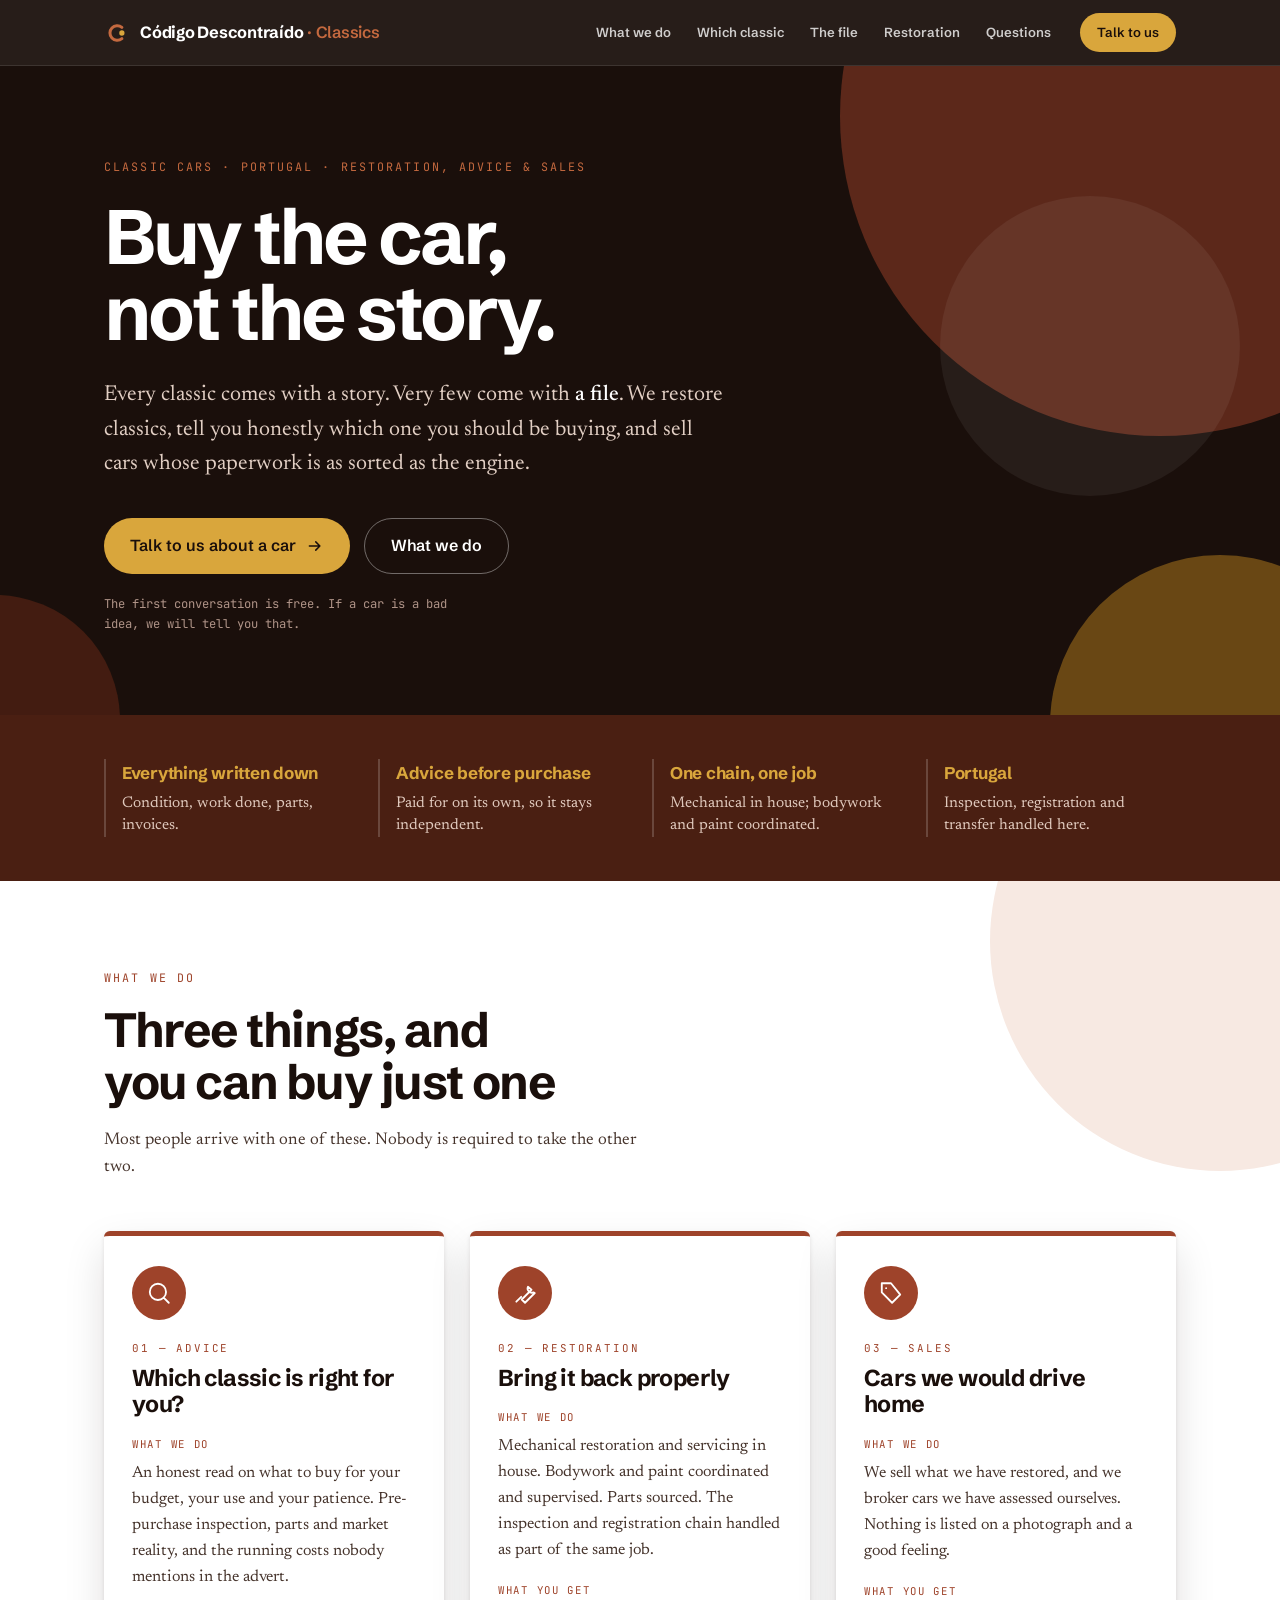
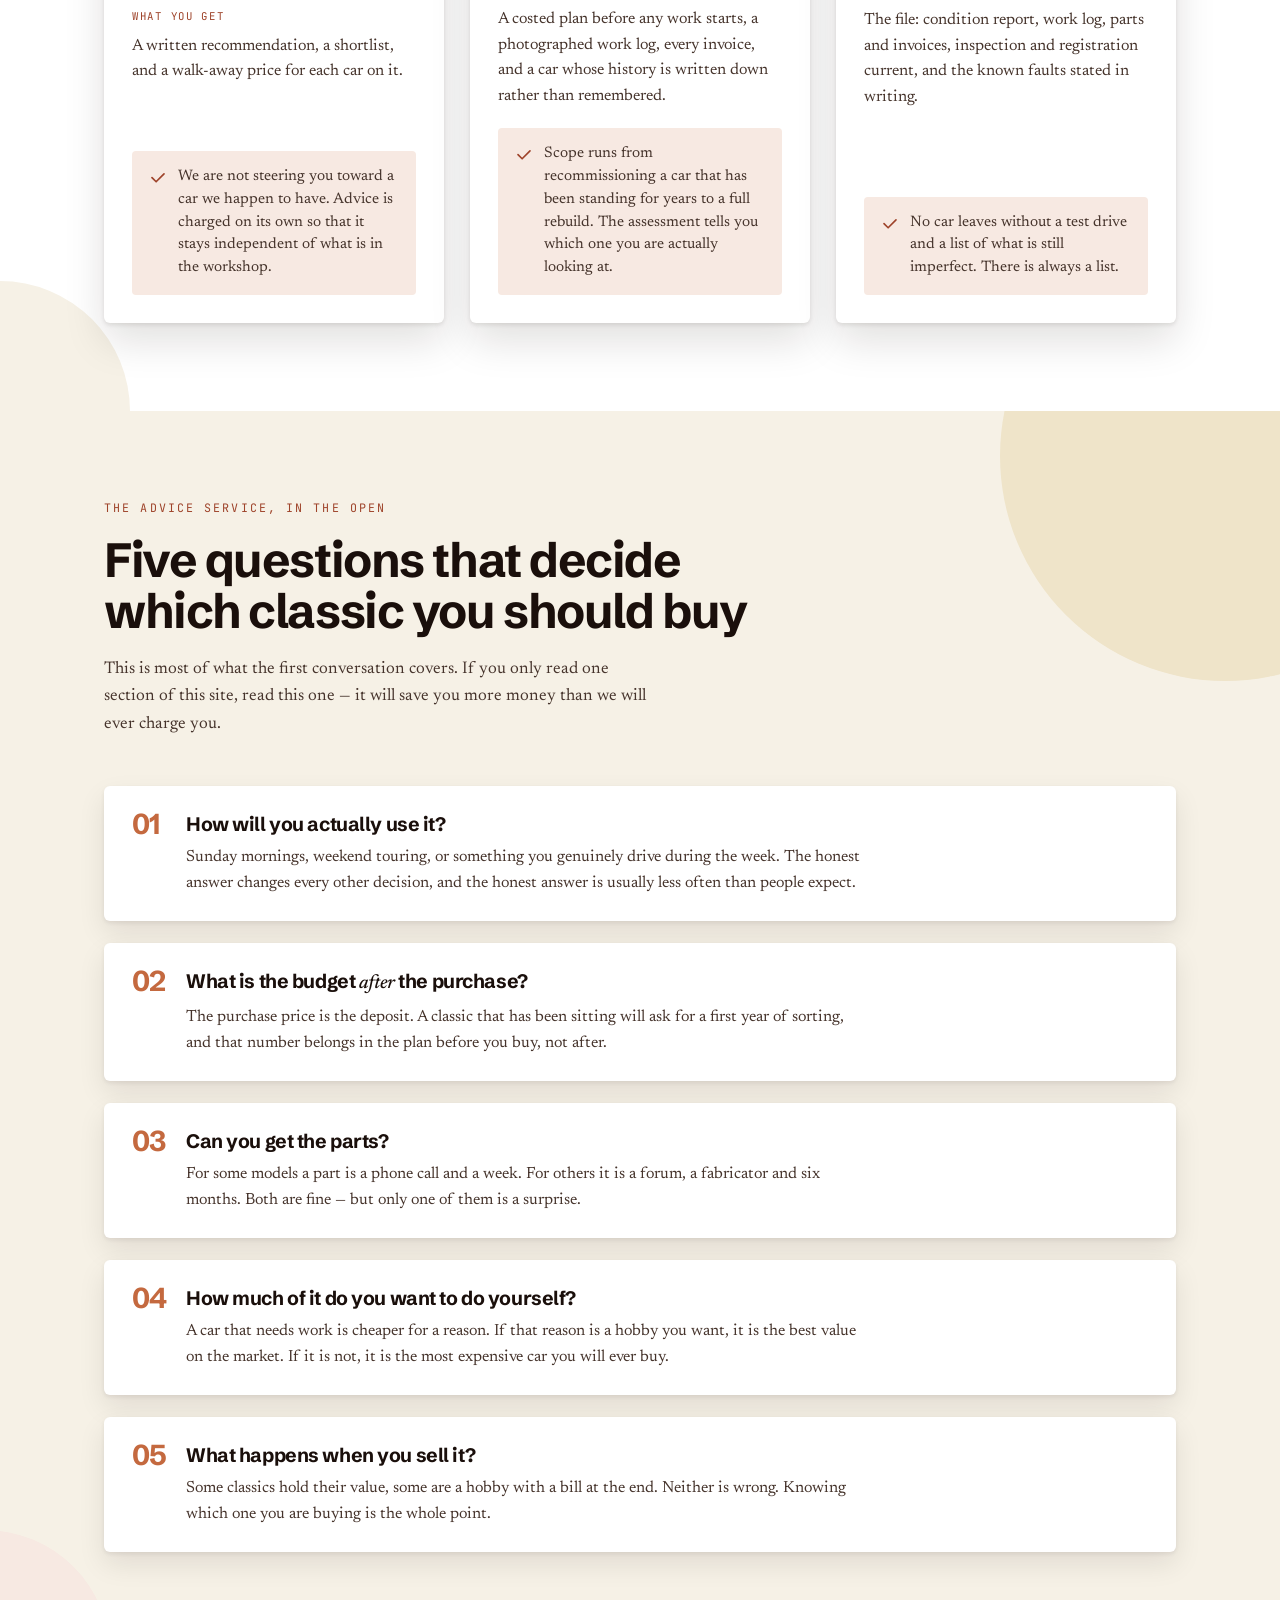
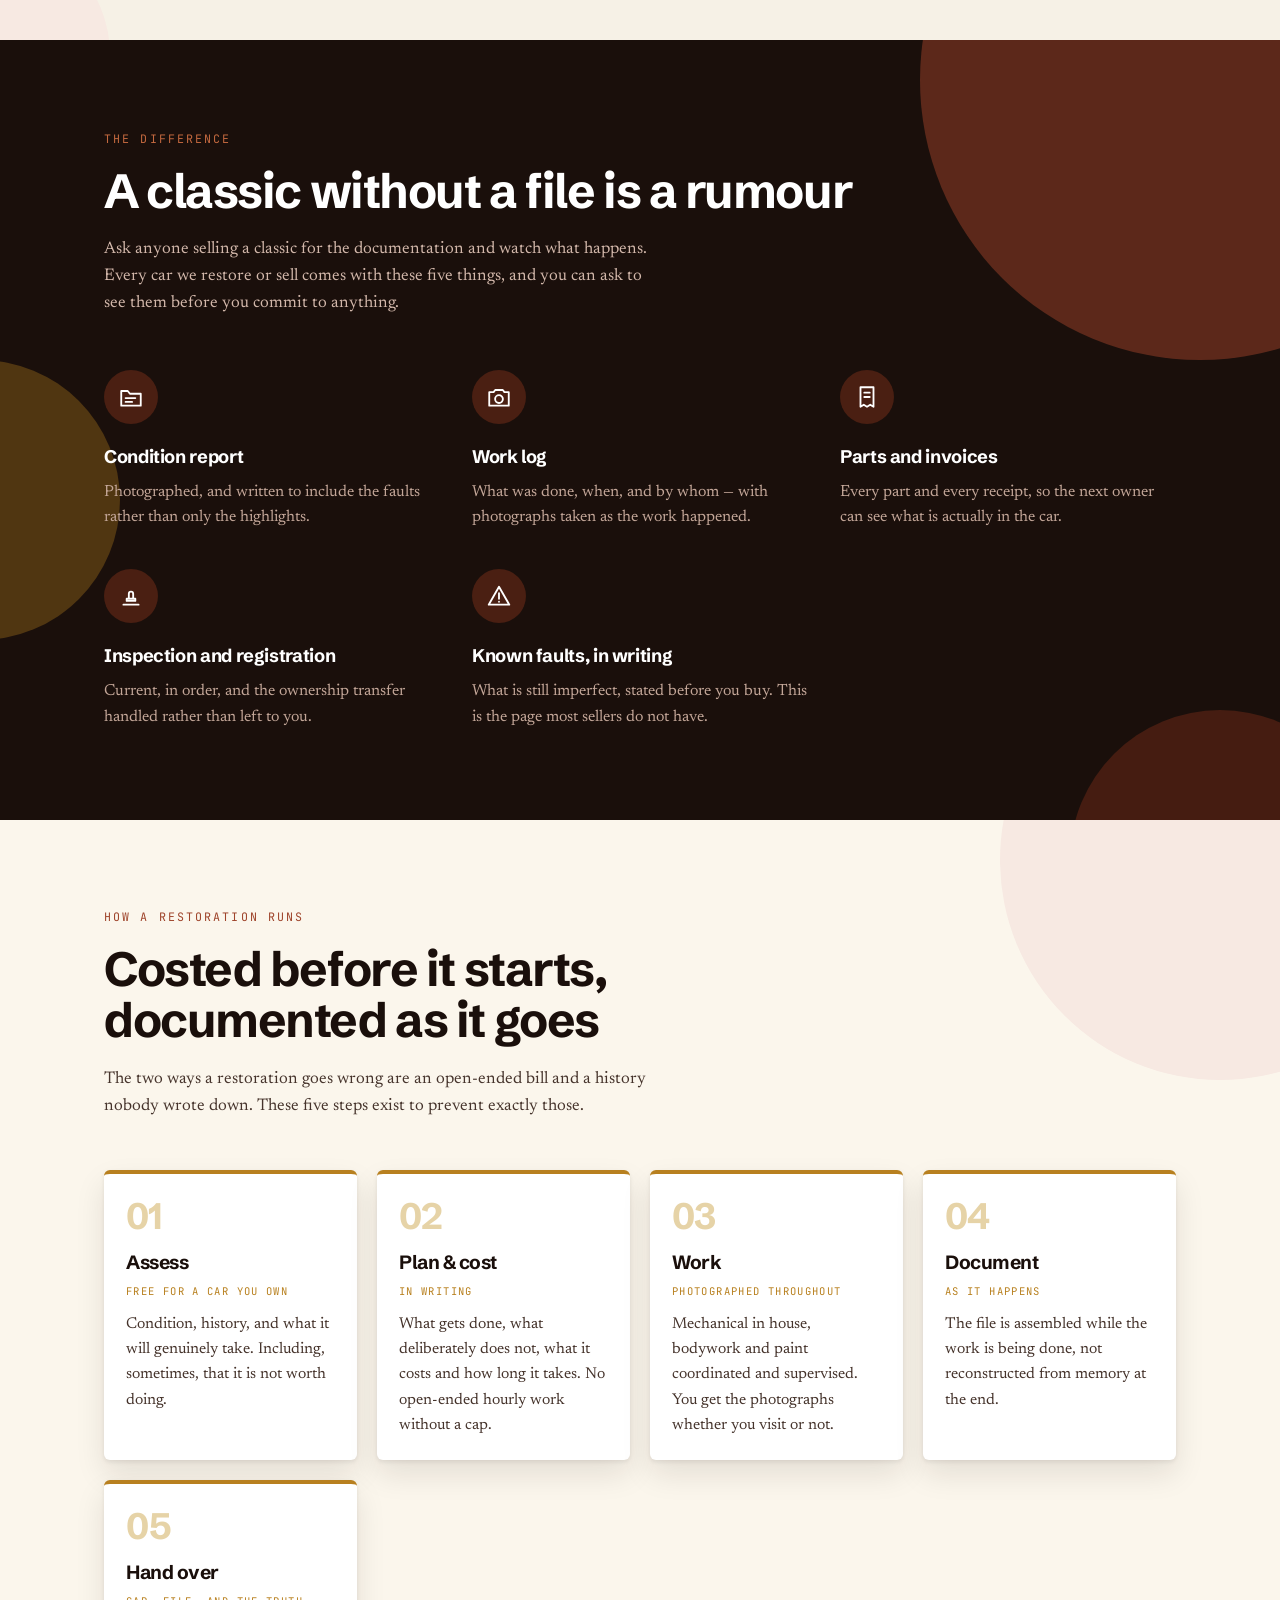
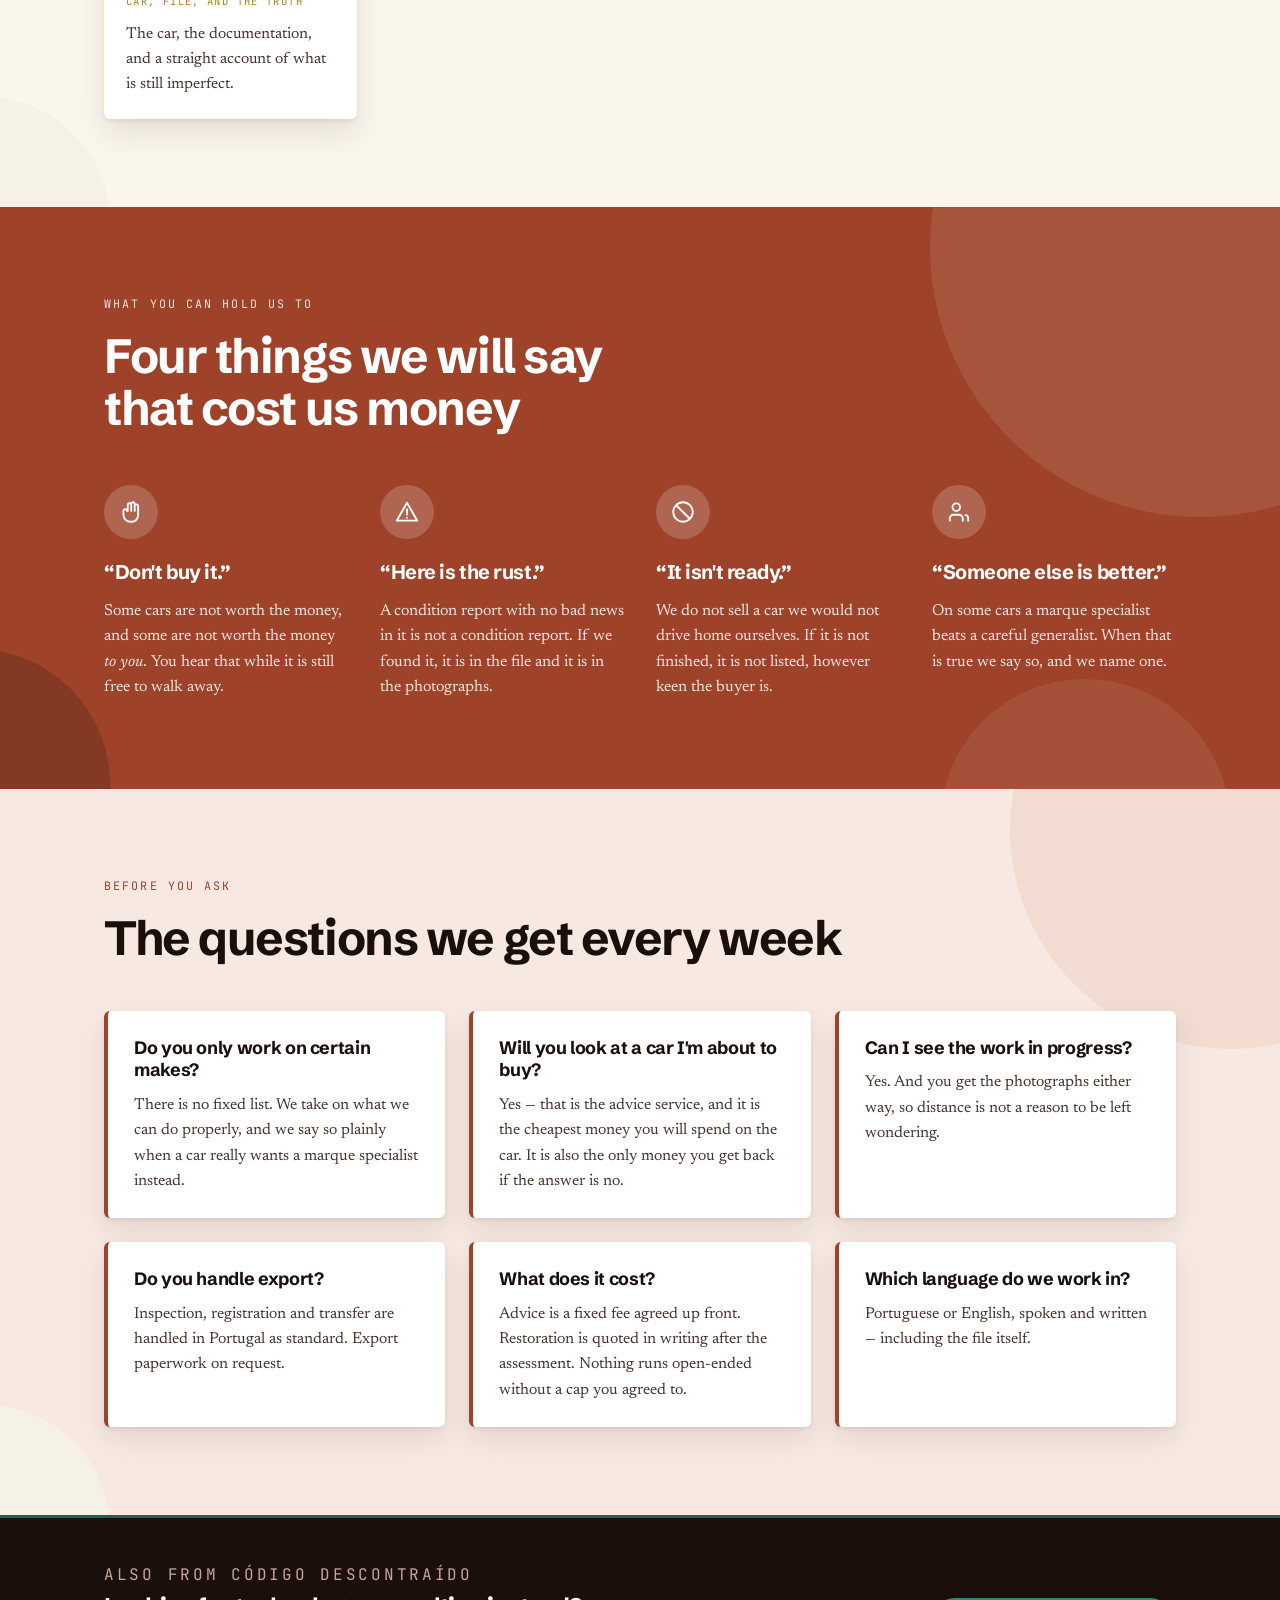
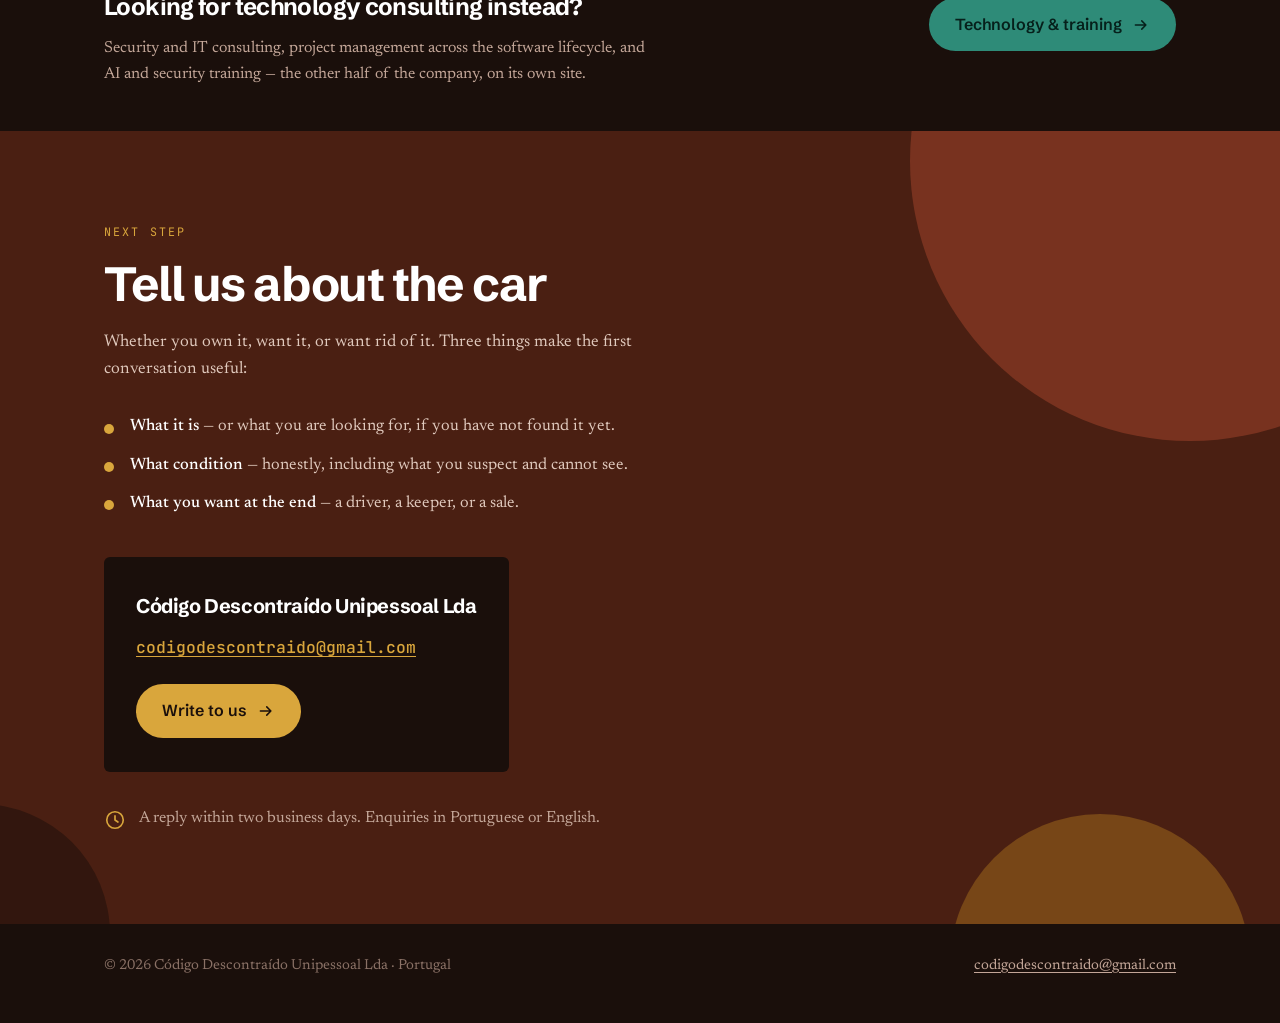
==== commit efc68885: "Carry the company mark into the nav, the icons and the card Same construction as the technology site" ====
--- a/index.html
+++ b/index.html
@@ -44,7 +44,7 @@
 
 <nav class="nav">
   <div class="nav-in">
-    <a class="brand" href="#top">Código Descontraído<em> · Classics</em></a>
+    <a class="brand" href="#top"><img src="logo.svg" alt="" width="26" height="26"><span>Código Descontraído<em> · Classics</em></span></a>
     <div class="nav-links">
       <a href="#services">What we do</a>
       <a href="#choose">Which classic</a>
--- a/styles.css
+++ b/styles.css
@@ -104,9 +104,12 @@
   display: flex; align-items: center; gap: 18px; flex-wrap: wrap;
 }
 .brand {
+  display: inline-flex; align-items: center; gap: 10px;
   font-family: "Schibsted Grotesk", sans-serif; font-weight: 700; font-size: 1.02rem;
   letter-spacing: -.015em; color: #fff; text-decoration: none; margin-right: auto; white-space: nowrap;
 }
+/* Same lockup construction as the technology site so the two read as one company. */
+.brand img { display: block; flex: none; }
 .brand em { font-style: normal; font-weight: 600; color: var(--rust-hi); }
 .nav-links {
   display: flex; gap: 4px; flex-wrap: wrap;
